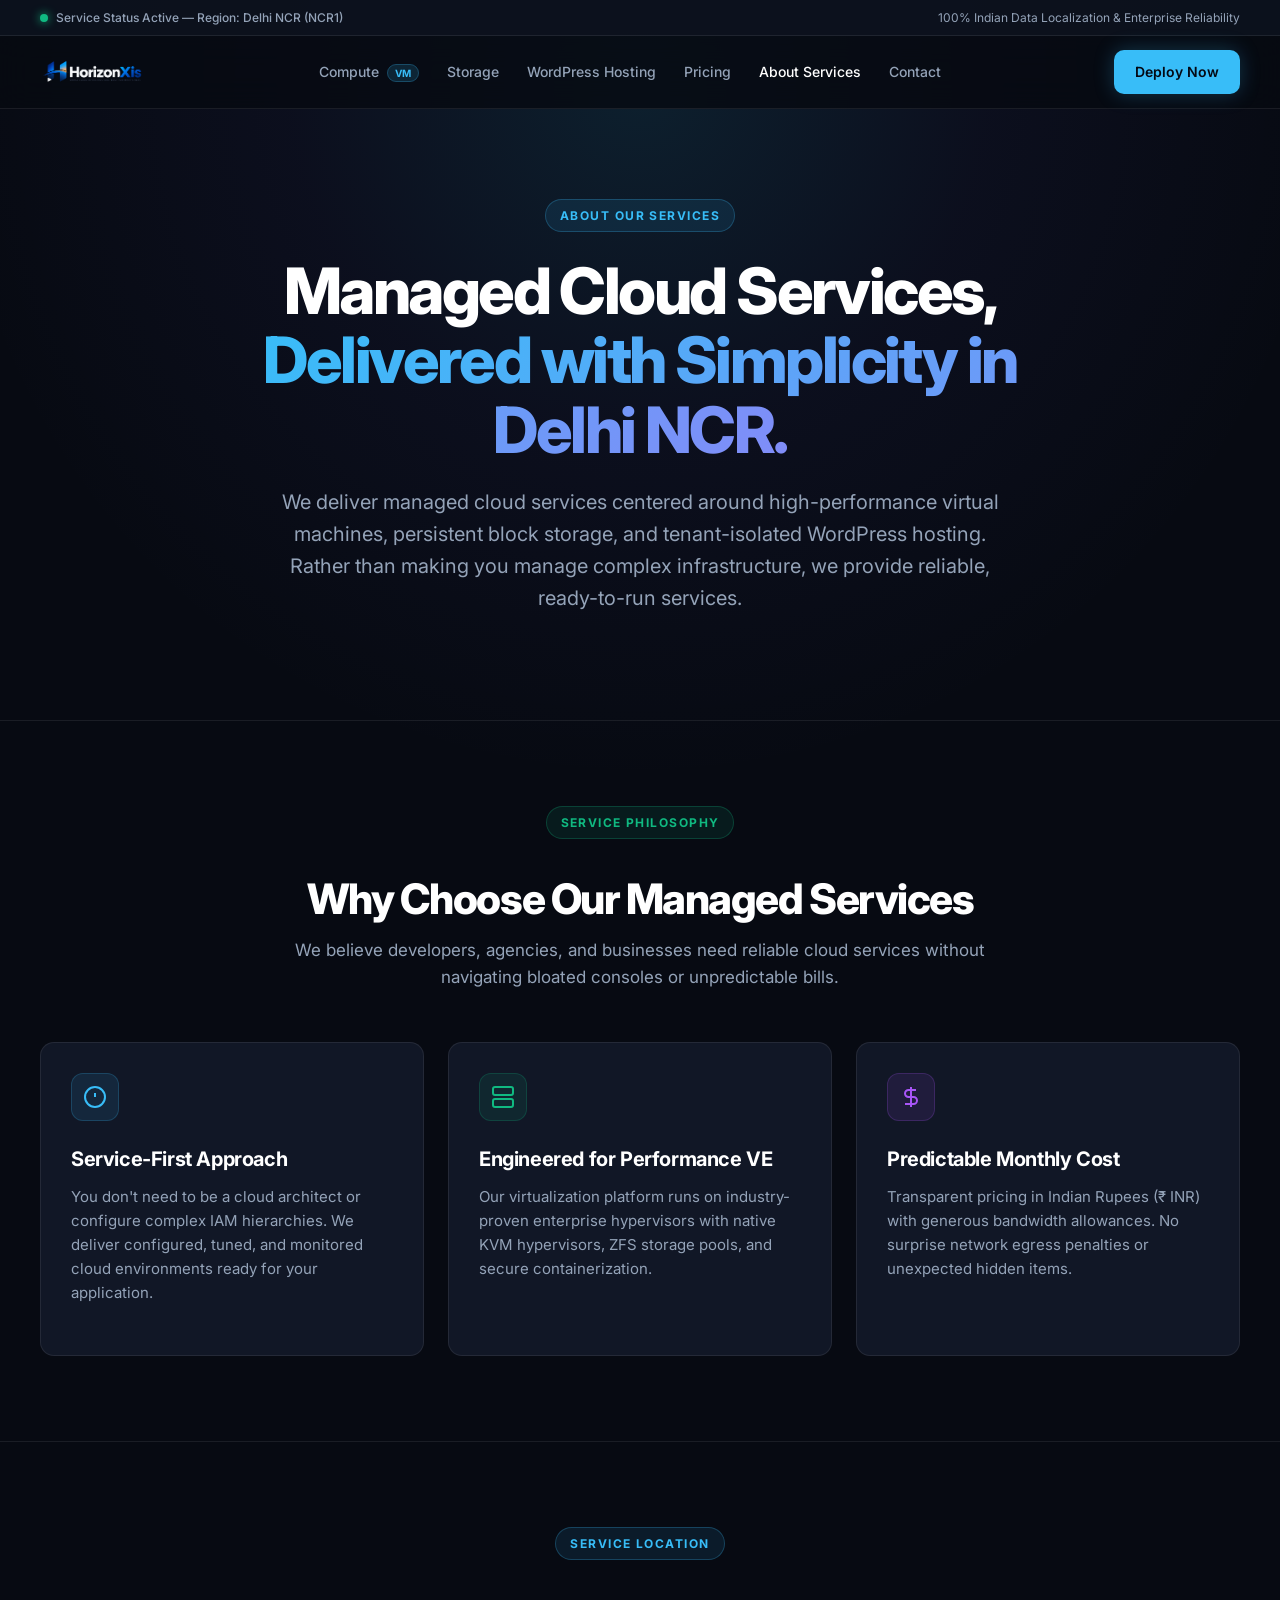
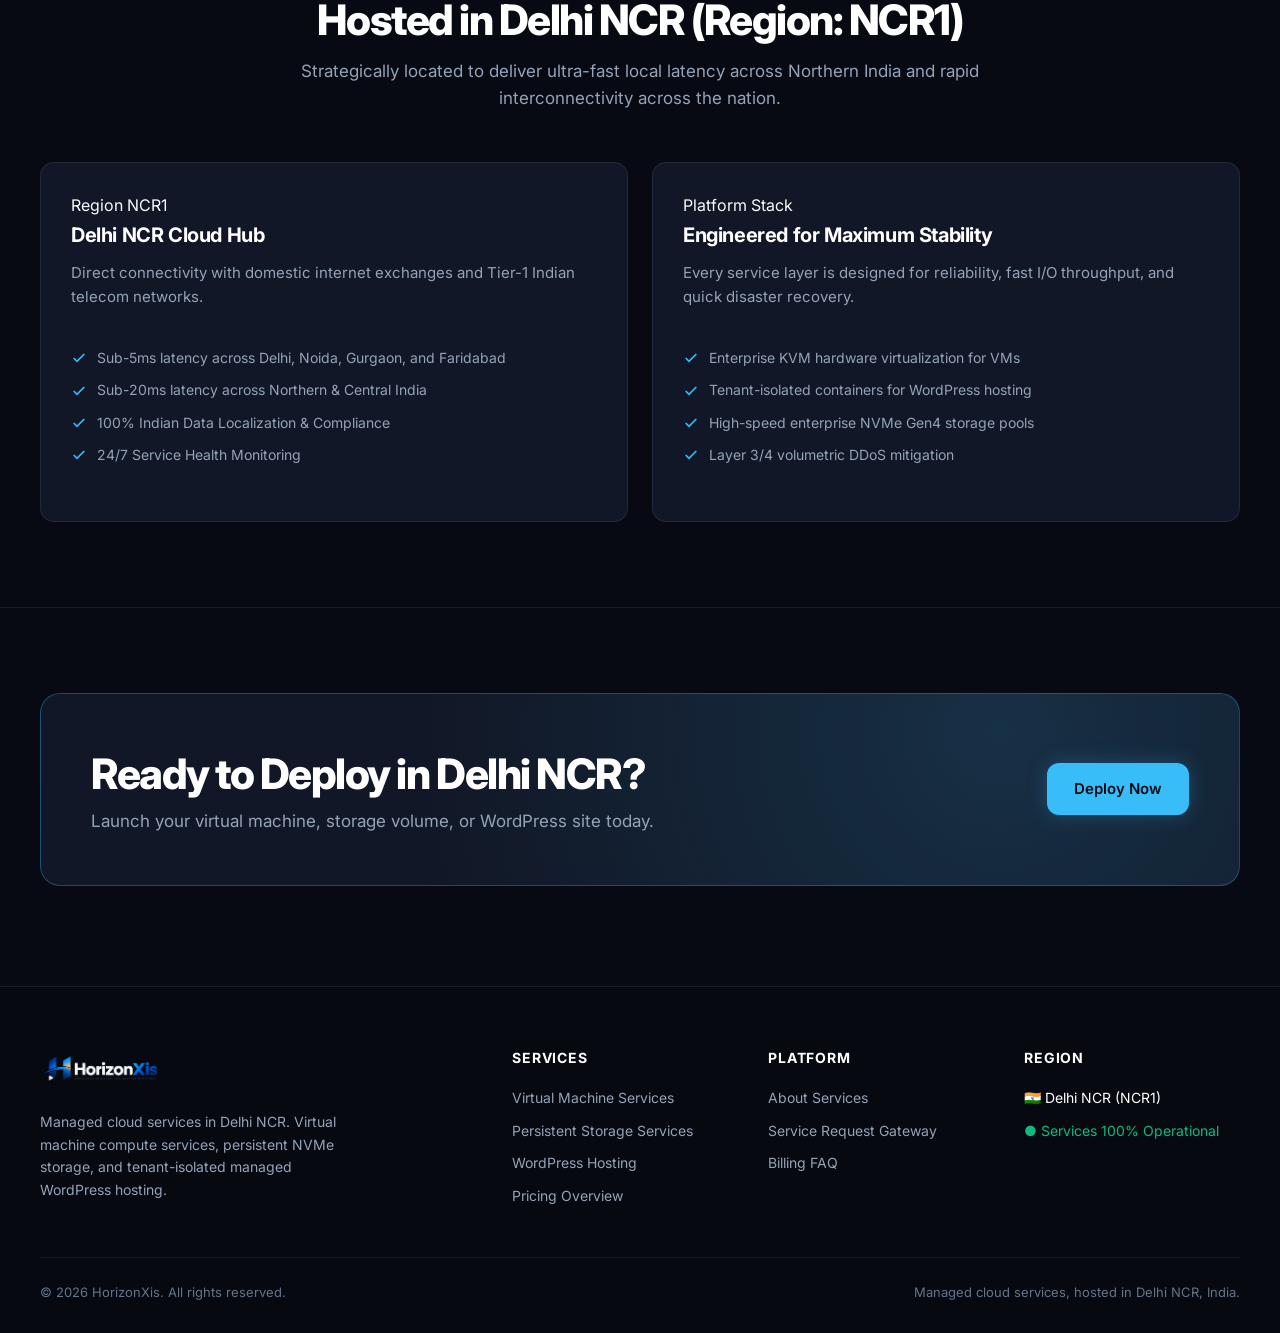
==== about.html @ b936d329 "deploy: HorizonXis/web@c514279158ada43b96e37f50cdaa51960f156538" ====
<!doctype html>
<html lang="en">
<head>
  <meta charset="utf-8">
  <meta name="viewport" content="width=device-width, initial-scale=1">
  <title>About Our Services | Managed Cloud Services in Delhi NCR</title>
  <meta name="description" content="Managed cloud services delivered in Delhi NCR. Powered by enterprise HorizonXis Cloud virtualization. Focused on virtual machines, persistent storage, and managed WordPress hosting.">
  <link rel="stylesheet" href="assets/css/style.css">
</head>
<body>

  <!-- Top System Status Strip -->
  <div class="status-bar">
    <div class="container status-bar-inner">
      <div class="status-pill">
        <span class="status-dot"></span>
        <span>Service Status Active — Region: Delhi NCR (NCR1)</span>
      </div>
      <div>100% Indian Data Localization & Enterprise Reliability</div>
    </div>
  </div>

  <!-- Header Navigation -->
  <header class="nav">
    <div class="container nav-inner">
      <a class="brand" href="index.html">
        <img src="assets/logo-dark-theme.png" alt="HorizonXis" class="brand-logo-img">
      </a>

      <nav class="nav-links">
        <a href="compute.html" class="nav-link">Compute <span class="nav-badge">VM</span></a>
        <a href="storage.html" class="nav-link">Storage</a>
        <a href="hosting.html" class="nav-link">WordPress Hosting</a>
        <a href="pricing.html" class="nav-link">Pricing</a>
        <a href="about.html" class="nav-link active">About Services</a>
        <a href="contact.html" class="nav-link">Contact</a>
      </nav>

      <div class="nav-actions">
        <a class="btn btn-primary" href="contact.html">Deploy Now</a>
        <button class="mobile-toggle" aria-label="Open Navigation Menu">
          <svg width="22" height="22" viewBox="0 0 24 24" fill="none" stroke="currentColor" stroke-width="2">
            <line x1="4" x2="20" y1="12" y2="12"></line>
            <line x1="4" x2="20" y1="6" y2="6"></line>
            <line x1="4" x2="20" y1="18" y2="18"></line>
          </svg>
        </button>
      </div>
    </div>
  </header>

  <!-- Mobile Drawer -->
  <div class="mobile-drawer">
    <div class="mobile-drawer-header">
      <a class="brand" href="index.html">
        <img src="assets/logo-dark-theme.png" alt="HorizonXis" class="brand-logo-img">
      </a>
      <button class="mobile-drawer-close" aria-label="Close menu">
        <svg width="24" height="24" viewBox="0 0 24 24" fill="none" stroke="currentColor" stroke-width="2">
          <line x1="18" y1="6" x2="6" y2="18"></line>
          <line x1="6" y1="6" x2="18" y2="18"></line>
        </svg>
      </button>
    </div>
    <div class="mobile-drawer-links">
      <a href="compute.html">Virtual Machine Services</a>
      <a href="storage.html">Persistent Storage Services</a>
      <a href="hosting.html">Managed WordPress Hosting</a>
      <a href="pricing.html">Pricing Overview</a>
      <a href="about.html" style="color:#fff;">About Services</a>
      <a href="contact.html">Deploy / Contact</a>
    </div>
    <div style="margin-top:auto;">
      <a class="btn btn-primary" style="width:100%;" href="contact.html">Deploy Now</a>
    </div>
  </div>
  <div class="drawer-backdrop"></div>

  <main>
    <!-- Hero -->
    <section class="hero">
      <div class="container hero-content">
        <div class="eyebrow">About Our Services</div>
        <h1>Managed Cloud Services, <span class="gradient-text">Delivered with Simplicity in Delhi NCR.</span></h1>
        <p class="hero-desc">We deliver managed cloud services centered around high-performance virtual machines, persistent block storage, and tenant-isolated WordPress hosting. Rather than making you manage complex infrastructure, we provide reliable, ready-to-run services.</p>
      </div>
    </section>

    <!-- Core Principles -->
    <section class="section">
      <div class="container">
        <div class="section-head">
          <div class="eyebrow eyebrow-emerald">Service Philosophy</div>
          <h2>Why Choose Our Managed Services</h2>
          <p class="section-sub">We believe developers, agencies, and businesses need reliable cloud services without navigating bloated consoles or unpredictable bills.</p>
        </div>

        <div class="grid-3">
          <div class="card">
            <div class="card-icon">
              <svg width="24" height="24" viewBox="0 0 24 24" fill="none" stroke="currentColor" stroke-width="2">
                <circle cx="12" cy="12" r="10"></circle>
                <line x1="12" y1="8" x2="12" y2="12"></line>
                <line x1="12" y1="16" x2="12.01" y2="16"></line>
              </svg>
            </div>
            <h3>Service-First Approach</h3>
            <p>You don't need to be a cloud architect or configure complex IAM hierarchies. We deliver configured, tuned, and monitored cloud environments ready for your application.</p>
          </div>

          <div class="card">
            <div class="card-icon emerald">
              <svg width="24" height="24" viewBox="0 0 24 24" fill="none" stroke="currentColor" stroke-width="2">
                <rect x="2" y="2" width="20" height="8" rx="2" ry="2"></rect>
                <rect x="2" y="14" width="20" height="8" rx="2" ry="2"></rect>
                <line x1="6" y1="6" x2="6.01" y2="6"></line>
                <line x1="6" y1="18" x2="6.01" y2="18"></line>
              </svg>
            </div>
            <h3>Engineered for Performance VE</h3>
            <p>Our virtualization platform runs on industry-proven enterprise hypervisors with native KVM hypervisors, ZFS storage pools, and secure containerization.</p>
          </div>

          <div class="card">
            <div class="card-icon violet">
              <svg width="24" height="24" viewBox="0 0 24 24" fill="none" stroke="currentColor" stroke-width="2">
                <path d="M12 2v20"></path>
                <path d="M17 5H9.5a3.5 3.5 0 0 0 0 7h5a3.5 3.5 0 0 1 0 7H6"></path>
              </svg>
            </div>
            <h3>Predictable Monthly Cost</h3>
            <p>Transparent pricing in Indian Rupees (₹ INR) with generous bandwidth allowances. No surprise network egress penalties or unexpected hidden items.</p>
          </div>
        </div>
      </div>
    </section>

    <!-- Region NCR1 Section -->
    <section class="section">
      <div class="container">
        <div class="section-head">
          <div class="eyebrow">Service Location</div>
          <h2>Hosted in Delhi NCR (Region: NCR1)</h2>
          <p class="section-sub">Strategically located to deliver ultra-fast local latency across Northern India and rapid interconnectivity across the nation.</p>
        </div>

        <div class="grid-2">
          <div class="card">
            <span class="tag" style="align-self:flex-start;">Region NCR1</span>
            <h3>Delhi NCR Cloud Hub</h3>
            <p>Direct connectivity with domestic internet exchanges and Tier-1 Indian telecom networks.</p>
            <ul class="feature-list">
              <li><svg width="16" height="16" viewBox="0 0 24 24" fill="none" stroke="currentColor" stroke-width="2.5"><polyline points="20 6 9 17 4 12"></polyline></svg> Sub-5ms latency across Delhi, Noida, Gurgaon, and Faridabad</li>
              <li><svg width="16" height="16" viewBox="0 0 24 24" fill="none" stroke="currentColor" stroke-width="2.5"><polyline points="20 6 9 17 4 12"></polyline></svg> Sub-20ms latency across Northern & Central India</li>
              <li><svg width="16" height="16" viewBox="0 0 24 24" fill="none" stroke="currentColor" stroke-width="2.5"><polyline points="20 6 9 17 4 12"></polyline></svg> 100% Indian Data Localization & Compliance</li>
              <li><svg width="16" height="16" viewBox="0 0 24 24" fill="none" stroke="currentColor" stroke-width="2.5"><polyline points="20 6 9 17 4 12"></polyline></svg> 24/7 Service Health Monitoring</li>
            </ul>
          </div>

          <div class="card">
            <span class="tag" style="align-self:flex-start;">Platform Stack</span>
            <h3>Engineered for Maximum Stability</h3>
            <p>Every service layer is designed for reliability, fast I/O throughput, and quick disaster recovery.</p>
            <ul class="feature-list">
              <li><svg width="16" height="16" viewBox="0 0 24 24" fill="none" stroke="currentColor" stroke-width="2.5"><polyline points="20 6 9 17 4 12"></polyline></svg> Enterprise KVM hardware virtualization for VMs</li>
              <li><svg width="16" height="16" viewBox="0 0 24 24" fill="none" stroke="currentColor" stroke-width="2.5"><polyline points="20 6 9 17 4 12"></polyline></svg> Tenant-isolated containers for WordPress hosting</li>
              <li><svg width="16" height="16" viewBox="0 0 24 24" fill="none" stroke="currentColor" stroke-width="2.5"><polyline points="20 6 9 17 4 12"></polyline></svg> High-speed enterprise NVMe Gen4 storage pools</li>
              <li><svg width="16" height="16" viewBox="0 0 24 24" fill="none" stroke="currentColor" stroke-width="2.5"><polyline points="20 6 9 17 4 12"></polyline></svg> Layer 3/4 volumetric DDoS mitigation</li>
            </ul>
          </div>
        </div>
      </div>
    </section>

    <!-- CTA -->
    <section class="section" style="padding-bottom:100px;">
      <div class="container">
        <div class="cta-banner">
          <div>
            <h2>Ready to Deploy in Delhi NCR?</h2>
            <p class="section-sub">Launch your virtual machine, storage volume, or WordPress site today.</p>
          </div>
          <a class="btn btn-primary btn-lg" href="contact.html">Deploy Now</a>
        </div>
      </div>
    </section>
  </main>

  <!-- Footer -->
  <footer class="footer">
    <div class="container">
      <div class="footer-grid">
        <div class="footer-brand">
          <a class="brand" href="index.html">
            <img src="assets/logo-dark-theme.png" alt="HorizonXis" class="footer-logo-img">
          </a>
          <p>Managed cloud services in Delhi NCR. Virtual machine compute services, persistent NVMe storage, and tenant-isolated managed WordPress hosting.</p>
        </div>

        <div class="footer-col">
          <h4>Services</h4>
          <ul class="footer-links">
            <li><a href="compute.html">Virtual Machine Services</a></li>
            <li><a href="storage.html">Persistent Storage Services</a></li>
            <li><a href="hosting.html">WordPress Hosting</a></li>
            <li><a href="pricing.html">Pricing Overview</a></li>
          </ul>
        </div>

        <div class="footer-col">
          <h4>Platform</h4>
          <ul class="footer-links">
            <li><a href="about.html">About Services</a></li>
            <li><a href="contact.html">Service Request Gateway</a></li>
            <li><a href="pricing.html#faq">Billing FAQ</a></li>
          </ul>
        </div>

        <div class="footer-col">
          <h4>Region</h4>
          <ul class="footer-links">
            <li><span style="color:#fff;">🇮🇳 Delhi NCR (NCR1)</span></li>
            <li><span style="color:var(--emerald);">● Services 100% Operational</span></li>
          </ul>
        </div>
      </div>

      <div class="footer-bottom">
        <div>© 2026 HorizonXis. All rights reserved.</div>
        <div>Managed cloud services, hosted in Delhi NCR, India.</div>
      </div>
    </div>
  </footer>

  <script src="assets/js/main.js"></script>
</body>
</html>
---- assets/css/style.css ----
@import url('https://fonts.googleapis.com/css2?family=Inter:wght@300;400;500;600;700;800&family=JetBrains+Mono:wght@400;500;600&display=swap');

:root {
  --bg: #070a12;
  --bg-subtle: #0c111d;
  --panel: #111726;
  --panel-elevated: #161e31;
  --panel-border: rgba(255, 255, 255, 0.08);
  --panel-border-hover: rgba(56, 189, 248, 0.4);
  --text: #f8fafc;
  --text-muted: #94a3b8;
  --text-dim: #64748b;
  --accent: #38bdf8;
  --accent-hover: #0ea5e9;
  --accent-glow: rgba(56, 189, 248, 0.15);
  --accent-gradient: linear-gradient(135deg, #38bdf8 0%, #818cf8 100%);
  --emerald: #10b981;
  --emerald-glow: rgba(16, 185, 129, 0.15);
  --violet: #a855f7;
  --font-sans: 'Inter', -apple-system, BlinkMacSystemFont, 'Segoe UI', Roboto, sans-serif;
  --font-mono: 'JetBrains Mono', monospace;
  --max-w: 1200px;
  --radius-sm: 8px;
  --radius: 14px;
  --radius-lg: 20px;
  --transition: all 0.2s cubic-bezier(0.16, 1, 0.3, 1);
}

*, *::before, *::after {
  box-sizing: border-box;
  margin: 0;
  padding: 0;
}

html {
  scroll-behavior: smooth;
  color-scheme: dark;
}

body {
  font-family: var(--font-sans);
  background-color: var(--bg);
  color: var(--text);
  line-height: 1.6;
  -webkit-font-smoothing: antialiased;
  overflow-x: hidden;
  position: relative;
}

/* Background Atmosphere */
body::before {
  content: "";
  position: absolute;
  top: 0;
  left: 50%;
  transform: translateX(-50%);
  width: 100vw;
  height: 850px;
  background: radial-gradient(circle at 50% 10%, rgba(56, 189, 248, 0.12) 0%, rgba(99, 102, 241, 0.05) 35%, transparent 70%);
  pointer-events: none;
  z-index: -1;
}

a {
  color: inherit;
  text-decoration: none;
  transition: var(--transition);
}

/* Container */
.container {
  width: min(var(--max-w), calc(100% - 48px));
  margin: 0 auto;
}

/* Top Banner / System Status */
.status-bar {
  background: rgba(12, 17, 29, 0.95);
  border-bottom: 1px solid var(--panel-border);
  padding: 8px 0;
  font-size: 12px;
  color: var(--text-muted);
}
.status-bar-inner {
  display: flex;
  justify-content: space-between;
  align-items: center;
  gap: 16px;
}
.status-pill {
  display: inline-flex;
  align-items: center;
  gap: 8px;
  font-weight: 500;
}
.status-dot {
  width: 8px;
  height: 8px;
  border-radius: 50%;
  background: var(--emerald);
  box-shadow: 0 0 10px var(--emerald);
  animation: pulse 2.5s infinite;
}
@keyframes pulse {
  0%, 100% { opacity: 1; transform: scale(1); }
  50% { opacity: 0.6; transform: scale(0.9); }
}

/* Navigation */
.nav {
  position: sticky;
  top: 0;
  z-index: 50;
  background: rgba(7, 10, 18, 0.82);
  backdrop-filter: blur(16px);
  -webkit-backdrop-filter: blur(16px);
  border-bottom: 1px solid var(--panel-border);
}
.nav-inner {
  height: 72px;
  display: flex;
  align-items: center;
  justify-content: space-between;
  gap: 24px;
}
.brand {
  display: inline-flex;
  align-items: center;
  gap: 10px;
  font-size: 20px;
  font-weight: 800;
  letter-spacing: -0.03em;
  color: #fff;
}
.brand-logo-img {
  height: 38px;
  width: auto;
  max-width: 175px;
  object-fit: contain;
  display: block;
}
.footer-logo-img {
  height: 44px;
  width: auto;
  max-width: 200px;
  object-fit: contain;
  display: block;
}
.brand-icon {
  width: 34px;
  height: 34px;
  background: var(--accent-gradient);
  border-radius: 10px;
  display: flex;
  align-items: center;
  justify-content: center;
  color: #070a12;
  box-shadow: 0 0 20px rgba(56, 189, 248, 0.3);
}
.brand-name span {
  color: var(--accent);
}

.nav-links {
  display: flex;
  align-items: center;
  gap: 28px;
  font-size: 14px;
  font-weight: 500;
  color: var(--text-muted);
}
.nav-links a:hover,
.nav-links a.active {
  color: #fff;
}
.nav-badge {
  font-size: 10px;
  font-weight: 700;
  text-transform: uppercase;
  background: rgba(56, 189, 248, 0.15);
  color: var(--accent);
  padding: 2px 7px;
  border-radius: 99px;
  margin-left: 4px;
  border: 1px solid rgba(56, 189, 248, 0.25);
}

.nav-actions {
  display: flex;
  align-items: center;
  gap: 14px;
}

/* Mobile Toggle */
.mobile-toggle {
  display: none;
  background: none;
  border: 1px solid var(--panel-border);
  color: var(--text);
  padding: 8px;
  border-radius: var(--radius-sm);
  cursor: pointer;
}
.mobile-toggle svg {
  display: block;
}

/* Mobile Drawer */
.mobile-drawer {
  position: fixed;
  top: 0;
  right: -100%;
  width: min(320px, 85vw);
  height: 100vh;
  background: #0d1322;
  border-left: 1px solid var(--panel-border);
  z-index: 100;
  padding: 24px;
  display: flex;
  flex-direction: column;
  gap: 24px;
  transition: right 0.3s cubic-bezier(0.16, 1, 0.3, 1);
  box-shadow: -10px 0 30px rgba(0, 0, 0, 0.6);
}
.mobile-drawer.open {
  right: 0;
}
.mobile-drawer-header {
  display: flex;
  justify-content: space-between;
  align-items: center;
}
.mobile-drawer-close {
  background: none;
  border: none;
  color: var(--text-muted);
  cursor: pointer;
  padding: 6px;
}
.mobile-drawer-links {
  display: flex;
  flex-direction: column;
  gap: 18px;
  font-size: 16px;
  font-weight: 500;
}
.mobile-drawer-links a {
  padding: 8px 0;
  border-bottom: 1px solid rgba(255, 255, 255, 0.05);
}
.drawer-backdrop {
  position: fixed;
  inset: 0;
  background: rgba(0, 0, 0, 0.65);
  backdrop-filter: blur(4px);
  z-index: 90;
  opacity: 0;
  pointer-events: none;
  transition: opacity 0.3s ease;
}
.drawer-backdrop.active {
  opacity: 1;
  pointer-events: auto;
}

/* Buttons */
.btn {
  display: inline-flex;
  align-items: center;
  justify-content: center;
  gap: 8px;
  padding: 10px 20px;
  font-size: 14px;
  font-weight: 600;
  border-radius: 10px;
  cursor: pointer;
  transition: var(--transition);
  border: 1px solid transparent;
  white-space: nowrap;
}
.btn-primary {
  background: var(--accent);
  color: #040914;
  box-shadow: 0 0 20px rgba(56, 189, 248, 0.25);
}
.btn-primary:hover {
  background: #7dd3fc;
  box-shadow: 0 0 25px rgba(56, 189, 248, 0.45);
  transform: translateY(-1px);
}
.btn-secondary {
  background: var(--panel-elevated);
  border-color: var(--panel-border);
  color: var(--text);
}
.btn-secondary:hover {
  border-color: rgba(255, 255, 255, 0.2);
  background: #1c273e;
  transform: translateY(-1px);
}
.btn-outline {
  background: transparent;
  border-color: var(--panel-border);
  color: var(--text-muted);
}
.btn-outline:hover {
  border-color: var(--accent);
  color: #fff;
}
.btn-sm {
  padding: 7px 14px;
  font-size: 13px;
  border-radius: var(--radius-sm);
}
.btn-lg {
  padding: 13px 26px;
  font-size: 15px;
  border-radius: 12px;
}

/* Hero Section */
.hero {
  padding: 90px 0 70px;
  position: relative;
  text-align: center;
}
.hero-content {
  max-width: 860px;
  margin: 0 auto;
}
.eyebrow {
  display: inline-flex;
  align-items: center;
  gap: 8px;
  font-size: 12px;
  font-weight: 700;
  text-transform: uppercase;
  letter-spacing: 0.12em;
  color: var(--accent);
  background: rgba(56, 189, 248, 0.1);
  padding: 6px 14px;
  border-radius: 99px;
  border: 1px solid rgba(56, 189, 248, 0.25);
  margin-bottom: 24px;
}
.eyebrow-emerald {
  color: var(--emerald);
  background: rgba(16, 185, 129, 0.1);
  border-color: rgba(16, 185, 129, 0.25);
}
h1 {
  font-size: clamp(38px, 6vw, 64px);
  font-weight: 800;
  line-height: 1.08;
  letter-spacing: -0.04em;
  margin-bottom: 22px;
  color: #fff;
}
.gradient-text {
  background: var(--accent-gradient);
  -webkit-background-clip: text;
  -webkit-text-fill-color: transparent;
}
.hero-desc {
  font-size: clamp(17px, 2.5vw, 20px);
  color: var(--text-muted);
  max-width: 720px;
  margin: 0 auto 36px;
  line-height: 1.6;
}
.hero-actions {
  display: flex;
  align-items: center;
  justify-content: center;
  gap: 16px;
  flex-wrap: wrap;
  margin-bottom: 48px;
}

/* Metrics / Trust Bar */
.metrics-strip {
  display: grid;
  grid-template-columns: repeat(4, 1fr);
  gap: 16px;
  background: rgba(17, 23, 38, 0.7);
  backdrop-filter: blur(12px);
  border: 1px solid var(--panel-border);
  border-radius: var(--radius-lg);
  padding: 24px;
  max-width: 1040px;
  margin: 0 auto 40px;
}
.metric-item {
  display: flex;
  flex-direction: column;
  gap: 4px;
  text-align: left;
  border-left: 2px solid var(--panel-border);
  padding-left: 18px;
}
.metric-item:first-child {
  border-left: none;
  padding-left: 0;
}
.metric-val {
  font-size: 28px;
  font-weight: 800;
  color: #fff;
  letter-spacing: -0.03em;
  font-family: var(--font-mono);
}
.metric-label {
  font-size: 13px;
  color: var(--text-muted);
}

/* Sections */
.section {
  padding: 85px 0;
  border-top: 1px solid var(--panel-border);
  position: relative;
}
.section-head {
  text-align: center;
  max-width: 720px;
  margin: 0 auto 50px;
}
.section-head.left {
  text-align: left;
  margin: 0 0 40px;
}
h2 {
  font-size: clamp(28px, 4vw, 42px);
  font-weight: 800;
  letter-spacing: -0.035em;
  line-height: 1.15;
  margin: 12px 0 14px;
  color: #fff;
}
h3 {
  font-size: 20px;
  font-weight: 700;
  letter-spacing: -0.02em;
  margin-bottom: 10px;
  color: #fff;
}
.section-sub {
  font-size: 17px;
  color: var(--text-muted);
}

/* Grids & Cards */
.grid-3 {
  display: grid;
  grid-template-columns: repeat(3, 1fr);
  gap: 24px;
}
.grid-2 {
  display: grid;
  grid-template-columns: repeat(2, 1fr);
  gap: 24px;
}
.grid-4 {
  display: grid;
  grid-template-columns: repeat(4, 1fr);
  gap: 20px;
}

.card {
  background: var(--panel);
  border: 1px solid var(--panel-border);
  border-radius: var(--radius);
  padding: 30px;
  position: relative;
  transition: var(--transition);
  display: flex;
  flex-direction: column;
}
.card:hover {
  border-color: var(--panel-border-hover);
  background: var(--panel-elevated);
  transform: translateY(-3px);
  box-shadow: 0 16px 36px rgba(0, 0, 0, 0.4);
}
.card-icon {
  width: 48px;
  height: 48px;
  border-radius: 12px;
  background: rgba(56, 189, 248, 0.1);
  border: 1px solid rgba(56, 189, 248, 0.2);
  color: var(--accent);
  display: flex;
  align-items: center;
  justify-content: center;
  margin-bottom: 22px;
}
.card-icon.emerald {
  background: rgba(16, 185, 129, 0.1);
  border-color: rgba(16, 185, 129, 0.2);
  color: var(--emerald);
}
.card-icon.violet {
  background: rgba(168, 85, 247, 0.1);
  border-color: rgba(168, 85, 247, 0.2);
  color: var(--violet);
}
.card p {
  color: var(--text-muted);
  font-size: 15px;
  line-height: 1.6;
  margin-bottom: 20px;
}
.card-footer {
  margin-top: auto;
  padding-top: 18px;
  border-top: 1px solid rgba(255, 255, 255, 0.06);
  display: flex;
  align-items: center;
  justify-content: space-between;
}

/* Feature List */
.feature-list {
  list-style: none;
  margin: 18px 0 24px;
  display: flex;
  flex-direction: column;
  gap: 10px;
}
.feature-list li {
  display: flex;
  align-items: center;
  gap: 10px;
  font-size: 14px;
  color: var(--text-muted);
}
.feature-list li svg {
  color: var(--accent);
  flex-shrink: 0;
}

/* Pricing Card Styles */
.price-card {
  position: relative;
  background: var(--panel);
  border: 1px solid var(--panel-border);
  border-radius: var(--radius-lg);
  padding: 34px;
  display: flex;
  flex-direction: column;
  transition: var(--transition);
}
.price-card.featured {
  background: linear-gradient(180deg, #162038 0%, #101627 100%);
  border-color: rgba(56, 189, 248, 0.5);
  box-shadow: 0 0 35px rgba(56, 189, 248, 0.15);
  transform: scale(1.02);
}
.price-card:hover {
  border-color: var(--panel-border-hover);
  transform: translateY(-4px);
}
.badge-popular {
  position: absolute;
  top: -13px;
  right: 28px;
  background: var(--accent-gradient);
  color: #070a12;
  font-size: 11px;
  font-weight: 800;
  text-transform: uppercase;
  letter-spacing: 0.08em;
  padding: 4px 12px;
  border-radius: 99px;
  box-shadow: 0 4px 12px rgba(56, 189, 248, 0.35);
}
.price-val {
  font-size: 38px;
  font-weight: 800;
  color: #fff;
  letter-spacing: -0.04em;
  margin: 18px 0 6px;
  display: flex;
  align-items: baseline;
  gap: 4px;
}
.price-val small {
  font-size: 14px;
  font-weight: 500;
  color: var(--text-muted);
}
.price-hourly {
  font-size: 13px;
  font-family: var(--font-mono);
  color: var(--accent);
  margin-bottom: 20px;
}

/* Interactive Configurator Component */
.configurator-wrapper {
  background: linear-gradient(180deg, #0e1629 0%, #090e1b 100%);
  border: 1px solid rgba(56, 189, 248, 0.25);
  border-radius: var(--radius-lg);
  padding: 40px;
  box-shadow: 0 20px 50px rgba(0, 0, 0, 0.5);
  position: relative;
  overflow: hidden;
}
.configurator-wrapper::after {
  content: "";
  position: absolute;
  top: -60px;
  right: -60px;
  width: 250px;
  height: 250px;
  background: radial-gradient(circle, rgba(56, 189, 248, 0.12) 0%, transparent 70%);
  pointer-events: none;
}
.configurator-grid {
  display: grid;
  grid-template-columns: 1.4fr 1fr;
  gap: 40px;
  align-items: center;
}
.slider-group {
  margin-bottom: 26px;
}
.slider-header {
  display: flex;
  justify-content: space-between;
  align-items: center;
  margin-bottom: 12px;
  font-size: 14px;
  font-weight: 600;
  color: #e2e8f0;
}
.slider-value-badge {
  font-family: var(--font-mono);
  font-size: 14px;
  color: var(--accent);
  background: rgba(56, 189, 248, 0.1);
  border: 1px solid rgba(56, 189, 248, 0.2);
  padding: 3px 10px;
  border-radius: 6px;
}
.custom-range {
  width: 100%;
  height: 6px;
  border-radius: 99px;
  background: #1c273e;
  outline: none;
  -webkit-appearance: none;
  cursor: pointer;
}
.custom-range::-webkit-slider-thumb {
  -webkit-appearance: none;
  appearance: none;
  width: 20px;
  height: 20px;
  border-radius: 50%;
  background: var(--accent);
  cursor: pointer;
  box-shadow: 0 0 12px var(--accent);
  border: 2px solid #fff;
  transition: transform 0.15s ease;
}
.custom-range::-webkit-slider-thumb:hover {
  transform: scale(1.15);
}

.os-selector-grid {
  display: grid;
  grid-template-columns: repeat(4, 1fr);
  gap: 10px;
  margin-top: 10px;
}
.os-btn {
  background: #151d30;
  border: 1px solid var(--panel-border);
  color: var(--text-muted);
  border-radius: var(--radius-sm);
  padding: 10px 8px;
  font-size: 12px;
  font-weight: 600;
  cursor: pointer;
  transition: var(--transition);
  text-align: center;
}
.os-btn:hover,
.os-btn.active {
  background: rgba(56, 189, 248, 0.15);
  border-color: var(--accent);
  color: #fff;
}

.config-summary-card {
  background: var(--panel-elevated);
  border: 1px solid var(--panel-border);
  border-radius: var(--radius);
  padding: 32px;
  text-align: center;
  display: flex;
  flex-direction: column;
  gap: 18px;
}
.config-summary-title {
  font-size: 13px;
  font-weight: 700;
  text-transform: uppercase;
  letter-spacing: 0.08em;
  color: var(--text-muted);
}
.config-summary-price {
  font-size: 46px;
  font-weight: 800;
  color: #fff;
  letter-spacing: -0.04em;
  line-height: 1;
}
.config-summary-price small {
  font-size: 16px;
  color: var(--text-muted);
  font-weight: 500;
}
.config-spec-pills {
  display: flex;
  flex-wrap: wrap;
  gap: 8px;
  justify-content: center;
  font-family: var(--font-mono);
  font-size: 13px;
  color: var(--text);
}
.config-pill {
  background: rgba(255, 255, 255, 0.05);
  padding: 4px 10px;
  border-radius: 6px;
  border: 1px solid rgba(255, 255, 255, 0.08);
}

/* FAQ Accordion */
.faq-grid {
  max-width: 820px;
  margin: 0 auto;
  display: flex;
  flex-direction: column;
  gap: 14px;
}
.faq-item {
  background: var(--panel);
  border: 1px solid var(--panel-border);
  border-radius: var(--radius);
  overflow: hidden;
  transition: var(--transition);
}
.faq-item:hover {
  border-color: rgba(255, 255, 255, 0.15);
}
.faq-question {
  width: 100%;
  text-align: left;
  background: none;
  border: none;
  padding: 20px 24px;
  font-size: 16px;
  font-weight: 600;
  color: #fff;
  cursor: pointer;
  display: flex;
  justify-content: space-between;
  align-items: center;
  gap: 16px;
}
.faq-chevron {
  transition: transform 0.25s ease;
  color: var(--text-muted);
  flex-shrink: 0;
}
.faq-item.active .faq-chevron {
  transform: rotate(180deg);
  color: var(--accent);
}
.faq-answer {
  max-height: 0;
  overflow: hidden;
  transition: max-height 0.3s cubic-bezier(0.16, 1, 0.3, 1), padding 0.3s ease;
  color: var(--text-muted);
  font-size: 15px;
  line-height: 1.6;
  padding: 0 24px;
}
.faq-item.active .faq-answer {
  padding: 0 24px 22px;
}

/* CTA Banner */
.cta-banner {
  background: radial-gradient(circle at 80% 20%, rgba(56, 189, 248, 0.15) 0%, transparent 60%), #111726;
  border: 1px solid rgba(56, 189, 248, 0.3);
  border-radius: var(--radius-lg);
  padding: 50px;
  display: flex;
  justify-content: space-between;
  align-items: center;
  gap: 30px;
  flex-wrap: wrap;
}
.cta-banner h2 {
  margin: 6px 0 10px;
}

/* Form Styles */
.form-card {
  background: var(--panel);
  border: 1px solid var(--panel-border);
  border-radius: var(--radius-lg);
  padding: 40px;
  max-width: 760px;
  margin: 0 auto;
}
.form-grid {
  display: grid;
  grid-template-columns: repeat(2, 1fr);
  gap: 20px;
}
.form-group {
  display: flex;
  flex-direction: column;
  gap: 8px;
}
.form-group.full {
  grid-column: span 2;
}
label {
  font-size: 13px;
  font-weight: 600;
  color: #cbd5e1;
}
input, textarea, select {
  width: 100%;
  padding: 12px 16px;
  border-radius: 10px;
  border: 1px solid var(--panel-border);
  background: #090e1b;
  color: var(--text);
  font-family: inherit;
  font-size: 14px;
  transition: var(--transition);
}
input:focus, textarea:focus, select:focus {
  outline: none;
  border-color: var(--accent);
  box-shadow: 0 0 0 3px rgba(56, 189, 248, 0.15);
}
textarea {
  min-height: 120px;
  resize: vertical;
}
.selected-spec-box {
  background: rgba(56, 189, 248, 0.08);
  border: 1px solid rgba(56, 189, 248, 0.25);
  border-radius: 10px;
  padding: 14px 18px;
  margin-bottom: 24px;
  display: flex;
  justify-content: space-between;
  align-items: center;
  gap: 16px;
  flex-wrap: wrap;
}
.spec-box-label {
  font-size: 13px;
  color: var(--accent);
  font-weight: 700;
  text-transform: uppercase;
  letter-spacing: 0.05em;
}
.spec-box-detail {
  font-family: var(--font-mono);
  font-size: 14px;
  color: #fff;
}

/* Toast Notification */
.toast {
  position: fixed;
  bottom: 24px;
  right: 24px;
  background: #111a2e;
  border: 1px solid var(--accent);
  color: #fff;
  padding: 14px 22px;
  border-radius: var(--radius);
  font-size: 14px;
  font-weight: 600;
  box-shadow: 0 10px 30px rgba(0, 0, 0, 0.6);
  z-index: 200;
  transform: translateY(100px);
  opacity: 0;
  transition: all 0.3s cubic-bezier(0.16, 1, 0.3, 1);
  display: flex;
  align-items: center;
  gap: 10px;
}
.toast.show {
  transform: translateY(0);
  opacity: 1;
}

/* Footer */
.footer {
  border-top: 1px solid var(--panel-border);
  padding: 60px 0 30px;
  background: #060910;
  color: var(--text-muted);
  font-size: 14px;
}
.footer-grid {
  display: grid;
  grid-template-columns: 2fr 1fr 1fr 1fr;
  gap: 40px;
  margin-bottom: 50px;
}
.footer-brand p {
  margin-top: 14px;
  max-width: 320px;
  line-height: 1.6;
}
.footer-col h4 {
  color: #fff;
  font-size: 14px;
  font-weight: 700;
  margin-bottom: 18px;
  text-transform: uppercase;
  letter-spacing: 0.06em;
}
.footer-links {
  list-style: none;
  display: flex;
  flex-direction: column;
  gap: 10px;
}
.footer-links a:hover {
  color: #fff;
}
.footer-bottom {
  border-top: 1px solid rgba(255, 255, 255, 0.06);
  padding-top: 24px;
  display: flex;
  justify-content: space-between;
  align-items: center;
  gap: 16px;
  flex-wrap: wrap;
  font-size: 13px;
  color: var(--text-dim);
}

/* Responsive Media Queries */
@media (max-width: 1024px) {
  .grid-3 {
    grid-template-columns: repeat(2, 1fr);
  }
  .configurator-grid {
    grid-template-columns: 1fr;
  }
  .metrics-strip {
    grid-template-columns: repeat(2, 1fr);
  }
  .metric-item:nth-child(3) {
    border-left: none;
    padding-left: 0;
  }
  .footer-grid {
    grid-template-columns: 1fr 1fr;
  }
}

@media (max-width: 768px) {
  .nav-links, .nav-actions .btn {
    display: none;
  }
  .mobile-toggle {
    display: block;
  }
  .grid-3, .grid-2, .grid-4 {
    grid-template-columns: 1fr;
  }
  .price-card.featured {
    transform: none;
  }
  .metrics-strip {
    grid-template-columns: 1fr;
  }
  .metric-item {
    border-left: none;
    padding-left: 0;
    border-bottom: 1px solid var(--panel-border);
    padding-bottom: 12px;
  }
  .metric-item:last-child {
    border-bottom: none;
  }
  .form-grid {
    grid-template-columns: 1fr;
  }
  .form-group.full {
    grid-column: span 1;
  }
  .cta-banner {
    padding: 30px;
    flex-direction: column;
    align-items: flex-start;
  }
  .footer-grid {
    grid-template-columns: 1fr;
  }
  .configurator-wrapper {
    padding: 24px;
  }
}
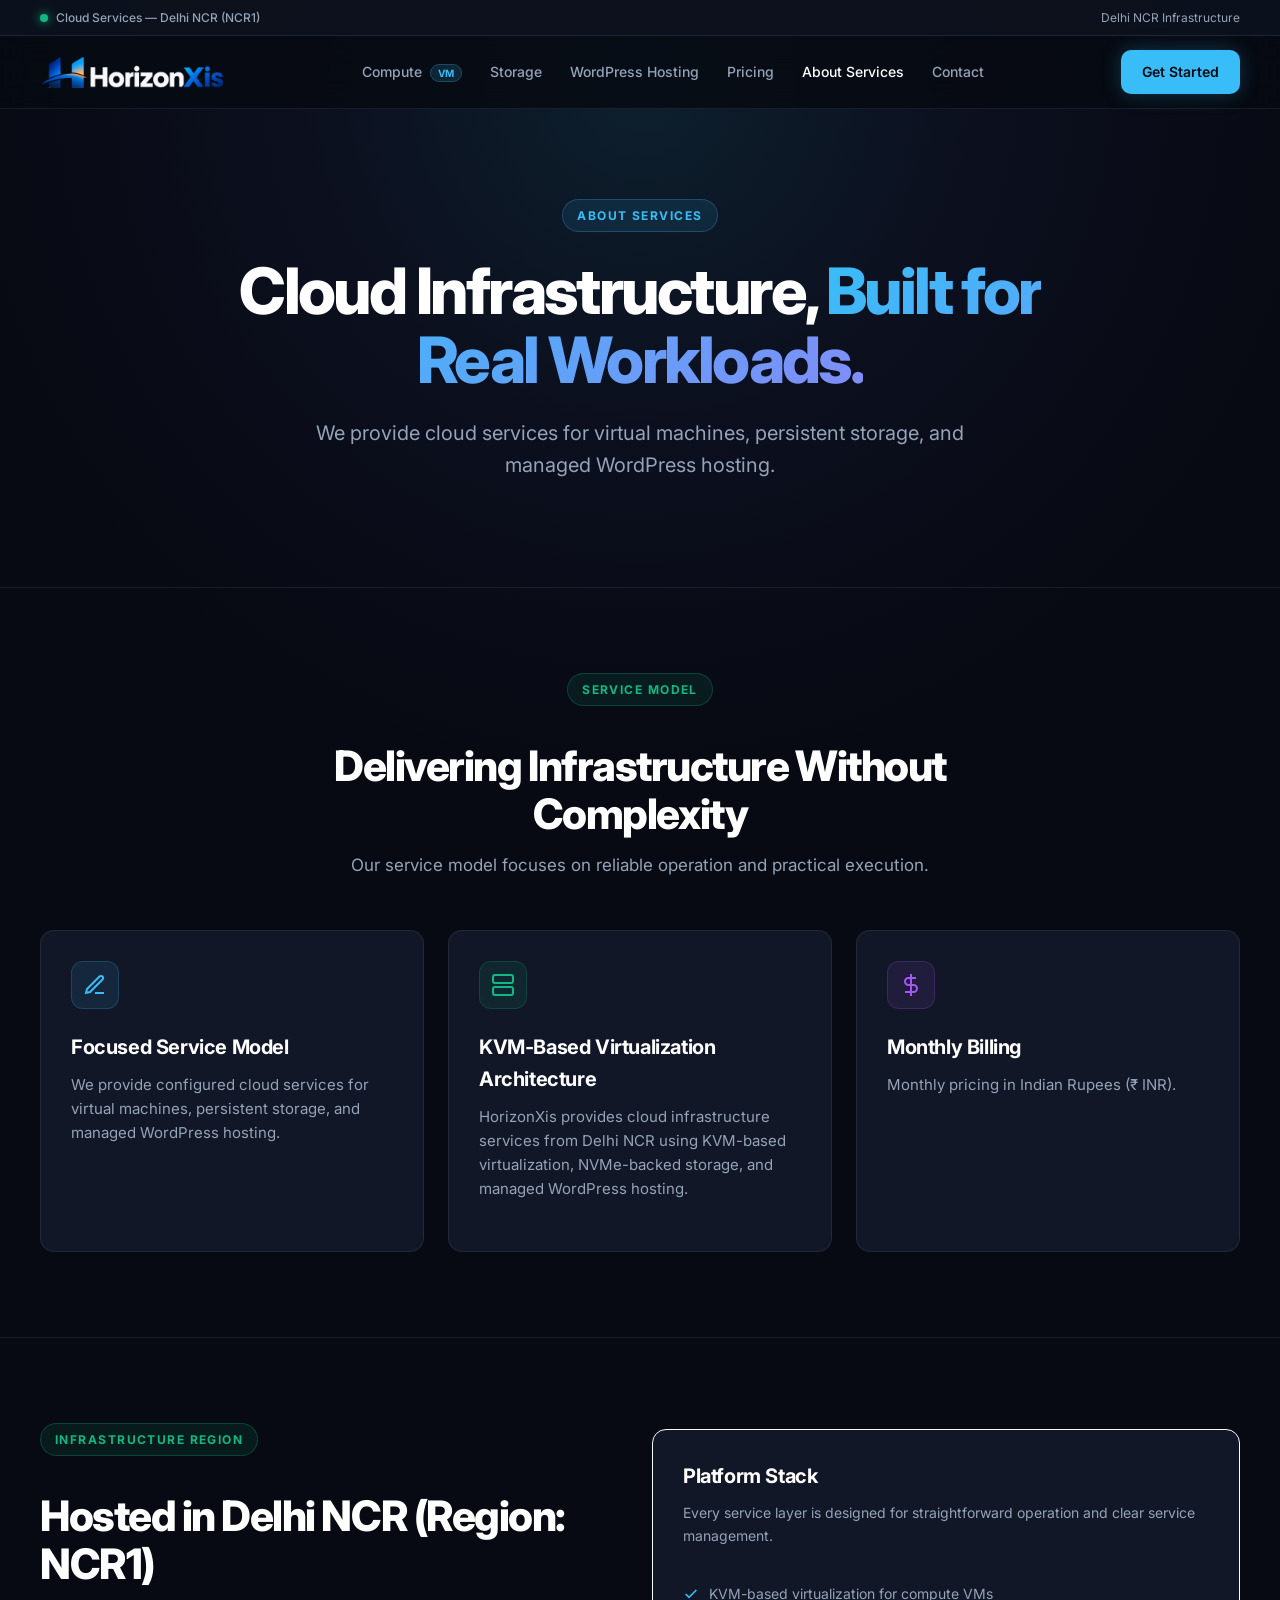
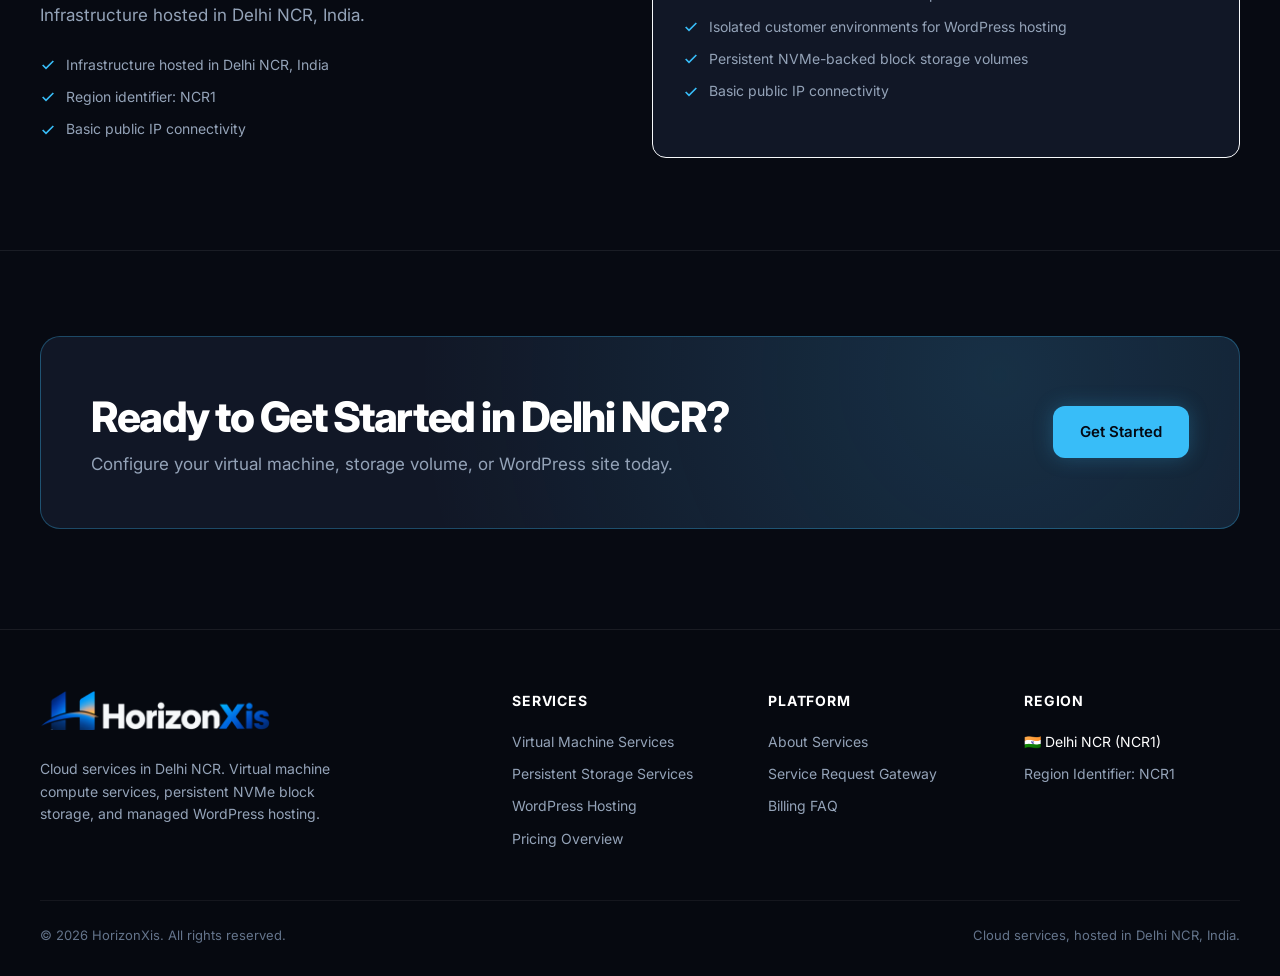
==== commit a127cfee: "Deploy website from web" ====
--- a/about.html
+++ b/about.html
@@ -3,8 +3,8 @@
 <head>
   <meta charset="utf-8">
   <meta name="viewport" content="width=device-width, initial-scale=1">
-  <title>About Our Services | Managed Cloud Services in Delhi NCR</title>
-  <meta name="description" content="Managed cloud services delivered in Delhi NCR. Powered by enterprise HorizonXis Cloud virtualization. Focused on virtual machines, persistent storage, and managed WordPress hosting.">
+  <title>About Our Services | Cloud Services in Delhi NCR</title>
+  <meta name="description" content="Cloud services delivered in Delhi NCR. Powered by KVM-based virtualization. Focused on virtual machines, persistent block storage, and managed WordPress hosting.">
   <link rel="stylesheet" href="assets/css/style.css">
 </head>
 <body>
@@ -14,9 +14,9 @@
     <div class="container status-bar-inner">
       <div class="status-pill">
         <span class="status-dot"></span>
-        <span>Service Status Active — Region: Delhi NCR (NCR1)</span>
-      </div>
-      <div>100% Indian Data Localization & Enterprise Reliability</div>
+        <span>Cloud Services — Delhi NCR (NCR1)</span>
+      </div>
+      <div>Delhi NCR Infrastructure</div>
     </div>
   </div>
 
@@ -37,7 +37,7 @@
       </nav>
 
       <div class="nav-actions">
-        <a class="btn btn-primary" href="contact.html">Deploy Now</a>
+        <a class="btn btn-primary" href="contact.html">Get Started</a>
         <button class="mobile-toggle" aria-label="Open Navigation Menu">
           <svg width="22" height="22" viewBox="0 0 24 24" fill="none" stroke="currentColor" stroke-width="2">
             <line x1="4" x2="20" y1="12" y2="12"></line>
@@ -68,10 +68,10 @@
       <a href="hosting.html">Managed WordPress Hosting</a>
       <a href="pricing.html">Pricing Overview</a>
       <a href="about.html" style="color:#fff;">About Services</a>
-      <a href="contact.html">Deploy / Contact</a>
+      <a href="contact.html">Request / Contact</a>
     </div>
     <div style="margin-top:auto;">
-      <a class="btn btn-primary" style="width:100%;" href="contact.html">Deploy Now</a>
+      <a class="btn btn-primary" style="width:100%;" href="contact.html">Get Started</a>
     </div>
   </div>
   <div class="drawer-backdrop"></div>
@@ -80,32 +80,31 @@
     <!-- Hero -->
     <section class="hero">
       <div class="container hero-content">
-        <div class="eyebrow">About Our Services</div>
-        <h1>Managed Cloud Services, <span class="gradient-text">Delivered with Simplicity in Delhi NCR.</span></h1>
-        <p class="hero-desc">We deliver managed cloud services centered around high-performance virtual machines, persistent block storage, and tenant-isolated WordPress hosting. Rather than making you manage complex infrastructure, we provide reliable, ready-to-run services.</p>
-      </div>
-    </section>
-
-    <!-- Core Principles -->
+        <div class="eyebrow">About Services</div>
+        <h1>Cloud Infrastructure, <span class="gradient-text">Built for Real Workloads.</span></h1>
+        <p class="hero-desc">We provide cloud services for virtual machines, persistent storage, and managed WordPress hosting.</p>
+      </div>
+    </section>
+
+    <!-- Service Philosophy -->
     <section class="section">
       <div class="container">
         <div class="section-head">
-          <div class="eyebrow eyebrow-emerald">Service Philosophy</div>
-          <h2>Why Choose Our Managed Services</h2>
-          <p class="section-sub">We believe developers, agencies, and businesses need reliable cloud services without navigating bloated consoles or unpredictable bills.</p>
+          <div class="eyebrow eyebrow-emerald">Service Model</div>
+          <h2>Delivering Infrastructure Without Complexity</h2>
+          <p class="section-sub">Our service model focuses on reliable operation and practical execution.</p>
         </div>
 
         <div class="grid-3">
           <div class="card">
             <div class="card-icon">
               <svg width="24" height="24" viewBox="0 0 24 24" fill="none" stroke="currentColor" stroke-width="2">
-                <circle cx="12" cy="12" r="10"></circle>
-                <line x1="12" y1="8" x2="12" y2="12"></line>
-                <line x1="12" y1="16" x2="12.01" y2="16"></line>
+                <path d="M12 20h9"></path>
+                <path d="M16.5 3.5a2.121 2.121 0 0 1 3 3L7 19l-4 1 1-4L16.5 3.5z"></path>
               </svg>
             </div>
-            <h3>Service-First Approach</h3>
-            <p>You don't need to be a cloud architect or configure complex IAM hierarchies. We deliver configured, tuned, and monitored cloud environments ready for your application.</p>
+            <h3>Focused Service Model</h3>
+            <p>We provide configured cloud services for virtual machines, persistent storage, and managed WordPress hosting.</p>
           </div>
 
           <div class="card">
@@ -117,55 +116,47 @@
                 <line x1="6" y1="18" x2="6.01" y2="18"></line>
               </svg>
             </div>
-            <h3>Engineered for Performance VE</h3>
-            <p>Our virtualization platform runs on industry-proven enterprise hypervisors with native KVM hypervisors, ZFS storage pools, and secure containerization.</p>
+            <h3>KVM-Based Virtualization Architecture</h3>
+            <p>HorizonXis provides cloud infrastructure services from Delhi NCR using KVM-based virtualization, NVMe-backed storage, and managed WordPress hosting.</p>
           </div>
 
           <div class="card">
             <div class="card-icon violet">
               <svg width="24" height="24" viewBox="0 0 24 24" fill="none" stroke="currentColor" stroke-width="2">
-                <path d="M12 2v20"></path>
+                <line x1="12" y1="1" x2="12" y2="23"></line>
                 <path d="M17 5H9.5a3.5 3.5 0 0 0 0 7h5a3.5 3.5 0 0 1 0 7H6"></path>
               </svg>
             </div>
-            <h3>Predictable Monthly Cost</h3>
-            <p>Transparent pricing in Indian Rupees (₹ INR) with generous bandwidth allowances. No surprise network egress penalties or unexpected hidden items.</p>
-          </div>
-        </div>
-      </div>
-    </section>
-
-    <!-- Region NCR1 Section -->
+            <h3>Monthly Billing</h3>
+            <p>Monthly pricing in Indian Rupees (₹ INR).</p>
+          </div>
+        </div>
+      </div>
+    </section>
+
+    <!-- Region & Infrastructure -->
     <section class="section">
       <div class="container">
-        <div class="section-head">
-          <div class="eyebrow">Service Location</div>
-          <h2>Hosted in Delhi NCR (Region: NCR1)</h2>
-          <p class="section-sub">Strategically located to deliver ultra-fast local latency across Northern India and rapid interconnectivity across the nation.</p>
-        </div>
-
-        <div class="grid-2">
-          <div class="card">
-            <span class="tag" style="align-self:flex-start;">Region NCR1</span>
-            <h3>Delhi NCR Cloud Hub</h3>
-            <p>Direct connectivity with domestic internet exchanges and Tier-1 Indian telecom networks.</p>
+        <div class="grid-2" style="align-items:center;">
+          <div>
+            <div class="eyebrow eyebrow-emerald">Infrastructure Region</div>
+            <h2>Hosted in Delhi NCR (Region: NCR1)</h2>
+            <p class="section-sub" style="margin-bottom:24px;">Infrastructure hosted in Delhi NCR, India.</p>
             <ul class="feature-list">
-              <li><svg width="16" height="16" viewBox="0 0 24 24" fill="none" stroke="currentColor" stroke-width="2.5"><polyline points="20 6 9 17 4 12"></polyline></svg> Sub-5ms latency across Delhi, Noida, Gurgaon, and Faridabad</li>
-              <li><svg width="16" height="16" viewBox="0 0 24 24" fill="none" stroke="currentColor" stroke-width="2.5"><polyline points="20 6 9 17 4 12"></polyline></svg> Sub-20ms latency across Northern & Central India</li>
-              <li><svg width="16" height="16" viewBox="0 0 24 24" fill="none" stroke="currentColor" stroke-width="2.5"><polyline points="20 6 9 17 4 12"></polyline></svg> 100% Indian Data Localization & Compliance</li>
-              <li><svg width="16" height="16" viewBox="0 0 24 24" fill="none" stroke="currentColor" stroke-width="2.5"><polyline points="20 6 9 17 4 12"></polyline></svg> 24/7 Service Health Monitoring</li>
+              <li><svg width="16" height="16" viewBox="0 0 24 24" fill="none" stroke="currentColor" stroke-width="2.5"><polyline points="20 6 9 17 4 12"></polyline></svg> Infrastructure hosted in Delhi NCR, India</li>
+              <li><svg width="16" height="16" viewBox="0 0 24 24" fill="none" stroke="currentColor" stroke-width="2.5"><polyline points="20 6 9 17 4 12"></polyline></svg> Region identifier: NCR1</li>
+              <li><svg width="16" height="16" viewBox="0 0 24 24" fill="none" stroke="currentColor" stroke-width="2.5"><polyline points="20 6 9 17 4 12"></polyline></svg> Basic public IP connectivity</li>
             </ul>
           </div>
 
-          <div class="card">
-            <span class="tag" style="align-self:flex-start;">Platform Stack</span>
-            <h3>Engineered for Maximum Stability</h3>
-            <p>Every service layer is designed for reliability, fast I/O throughput, and quick disaster recovery.</p>
+          <div class="card" style="border-color:var(--border-accent);">
+            <h3>Platform Stack</h3>
+            <p style="color:var(--text-muted);font-size:14px;margin-bottom:18px;">Every service layer is designed for straightforward operation and clear service management.</p>
             <ul class="feature-list">
-              <li><svg width="16" height="16" viewBox="0 0 24 24" fill="none" stroke="currentColor" stroke-width="2.5"><polyline points="20 6 9 17 4 12"></polyline></svg> Enterprise KVM hardware virtualization for VMs</li>
-              <li><svg width="16" height="16" viewBox="0 0 24 24" fill="none" stroke="currentColor" stroke-width="2.5"><polyline points="20 6 9 17 4 12"></polyline></svg> Tenant-isolated containers for WordPress hosting</li>
-              <li><svg width="16" height="16" viewBox="0 0 24 24" fill="none" stroke="currentColor" stroke-width="2.5"><polyline points="20 6 9 17 4 12"></polyline></svg> High-speed enterprise NVMe Gen4 storage pools</li>
-              <li><svg width="16" height="16" viewBox="0 0 24 24" fill="none" stroke="currentColor" stroke-width="2.5"><polyline points="20 6 9 17 4 12"></polyline></svg> Layer 3/4 volumetric DDoS mitigation</li>
+              <li><svg width="16" height="16" viewBox="0 0 24 24" fill="none" stroke="currentColor" stroke-width="2.5"><polyline points="20 6 9 17 4 12"></polyline></svg> KVM-based virtualization for compute VMs</li>
+              <li><svg width="16" height="16" viewBox="0 0 24 24" fill="none" stroke="currentColor" stroke-width="2.5"><polyline points="20 6 9 17 4 12"></polyline></svg> Isolated customer environments for WordPress hosting</li>
+              <li><svg width="16" height="16" viewBox="0 0 24 24" fill="none" stroke="currentColor" stroke-width="2.5"><polyline points="20 6 9 17 4 12"></polyline></svg> Persistent NVMe-backed block storage volumes</li>
+              <li><svg width="16" height="16" viewBox="0 0 24 24" fill="none" stroke="currentColor" stroke-width="2.5"><polyline points="20 6 9 17 4 12"></polyline></svg> Basic public IP connectivity</li>
             </ul>
           </div>
         </div>
@@ -177,10 +168,10 @@
       <div class="container">
         <div class="cta-banner">
           <div>
-            <h2>Ready to Deploy in Delhi NCR?</h2>
-            <p class="section-sub">Launch your virtual machine, storage volume, or WordPress site today.</p>
-          </div>
-          <a class="btn btn-primary btn-lg" href="contact.html">Deploy Now</a>
+            <h2>Ready to Get Started in Delhi NCR?</h2>
+            <p class="section-sub">Configure your virtual machine, storage volume, or WordPress site today.</p>
+          </div>
+          <a class="btn btn-primary btn-lg" href="contact.html">Get Started</a>
         </div>
       </div>
     </section>
@@ -194,7 +185,7 @@
           <a class="brand" href="index.html">
             <img src="assets/logo-dark-theme.png" alt="HorizonXis" class="footer-logo-img">
           </a>
-          <p>Managed cloud services in Delhi NCR. Virtual machine compute services, persistent NVMe storage, and tenant-isolated managed WordPress hosting.</p>
+          <p>Cloud services in Delhi NCR. Virtual machine compute services, persistent NVMe block storage, and managed WordPress hosting.</p>
         </div>
 
         <div class="footer-col">
@@ -220,14 +211,14 @@
           <h4>Region</h4>
           <ul class="footer-links">
             <li><span style="color:#fff;">🇮🇳 Delhi NCR (NCR1)</span></li>
-            <li><span style="color:var(--emerald);">● Services 100% Operational</span></li>
+            <li><span>Region Identifier: NCR1</span></li>
           </ul>
         </div>
       </div>
 
       <div class="footer-bottom">
         <div>© 2026 HorizonXis. All rights reserved.</div>
-        <div>Managed cloud services, hosted in Delhi NCR, India.</div>
+        <div>Cloud services, hosted in Delhi NCR, India.</div>
       </div>
     </div>
   </footer>
--- a/assets/css/style.css
+++ b/assets/css/style.css
@@ -133,18 +133,19 @@
   color: #fff;
 }
 .brand-logo-img {
-  height: 38px;
+  height: 32px;
   width: auto;
-  max-width: 175px;
+  max-width: 190px;
   object-fit: contain;
   display: block;
 }
 .footer-logo-img {
-  height: 44px;
+  height: 40px;
   width: auto;
-  max-width: 200px;
+  max-width: 240px;
   object-fit: contain;
   display: block;
+  margin-bottom: 14px;
 }
 .brand-icon {
   width: 34px;
@@ -605,6 +606,9 @@
   box-shadow: 0 20px 50px rgba(0, 0, 0, 0.5);
   position: relative;
   overflow: hidden;
+  box-sizing: border-box;
+  width: 100%;
+  max-width: 100%;
 }
 .configurator-wrapper::after {
   content: "";
@@ -621,58 +625,137 @@
   grid-template-columns: 1.4fr 1fr;
   gap: 40px;
   align-items: center;
-}
+  min-width: 0;
+  width: 100%;
+}
+.configurator-grid > * {
+  min-width: 0;
+  max-width: 100%;
+}
+.config-controls {
+  min-width: 0;
+  max-width: 100%;
+  width: 100%;
+}
+
+/* Mobile Live Price Banner */
+.mobile-price-banner {
+  display: none;
+}
+
 .slider-group {
-  margin-bottom: 26px;
+  margin-bottom: 24px;
+  min-width: 0;
+  width: 100%;
+  max-width: 100%;
+  box-sizing: border-box;
 }
 .slider-header {
   display: flex;
   justify-content: space-between;
   align-items: center;
-  margin-bottom: 12px;
+  margin-bottom: 10px;
   font-size: 14px;
   font-weight: 600;
   color: #e2e8f0;
+  min-width: 0;
+  gap: 8px;
 }
 .slider-value-badge {
   font-family: var(--font-mono);
   font-size: 14px;
   color: var(--accent);
-  background: rgba(56, 189, 248, 0.1);
-  border: 1px solid rgba(56, 189, 248, 0.2);
+  background: rgba(56, 189, 248, 0.12);
+  border: 1px solid rgba(56, 189, 248, 0.3);
   padding: 3px 10px;
   border-radius: 6px;
+  letter-spacing: -0.01em;
+  flex-shrink: 0;
+  white-space: nowrap;
 }
 .custom-range {
   width: 100%;
-  height: 6px;
-  border-radius: 99px;
-  background: #1c273e;
+  height: 28px;
+  background: transparent !important;
+  border: none !important;
+  padding: 0 !important;
+  margin: 4px 0 0 !important;
   outline: none;
   -webkit-appearance: none;
+  appearance: none;
   cursor: pointer;
+  touch-action: pan-y;
+  display: block;
+  box-shadow: none !important;
+}
+.custom-range:focus {
+  outline: none;
+  box-shadow: none !important;
+}
+.custom-range::-webkit-slider-runnable-track {
+  width: 100%;
+  height: 8px;
+  background: #1c273e;
+  border-radius: 99px;
+  border: 1px solid rgba(255, 255, 255, 0.08);
+}
+.custom-range::-moz-range-track {
+  width: 100%;
+  height: 8px;
+  background: #1c273e;
+  border-radius: 99px;
+  border: 1px solid rgba(255, 255, 255, 0.08);
 }
 .custom-range::-webkit-slider-thumb {
   -webkit-appearance: none;
   appearance: none;
-  width: 20px;
-  height: 20px;
+  width: 24px;
+  height: 24px;
   border-radius: 50%;
   background: var(--accent);
   cursor: pointer;
-  box-shadow: 0 0 12px var(--accent);
+  box-shadow: 0 0 14px rgba(56, 189, 248, 0.7);
   border: 2px solid #fff;
-  transition: transform 0.15s ease;
-}
-.custom-range::-webkit-slider-thumb:hover {
+  margin-top: -8px; /* (8px track - 24px thumb) / 2 = -8px */
+  transition: transform 0.15s ease, box-shadow 0.15s ease;
+}
+.custom-range::-moz-range-thumb {
+  width: 24px;
+  height: 24px;
+  border-radius: 50%;
+  background: var(--accent);
+  cursor: pointer;
+  box-shadow: 0 0 14px rgba(56, 189, 248, 0.7);
+  border: 2px solid #fff;
+}
+.custom-range::-webkit-slider-thumb:hover,
+.custom-range:active::-webkit-slider-thumb {
   transform: scale(1.15);
+  box-shadow: 0 0 20px rgba(56, 189, 248, 0.95);
+}
+.slider-scale {
+  display: flex;
+  justify-content: space-between;
+  font-size: 11px;
+  color: var(--text-dim);
+  margin-top: 6px;
+  font-family: var(--font-mono);
+  min-width: 0;
+  width: 100%;
+  box-sizing: border-box;
+}
+.slider-scale span {
+  flex-shrink: 0;
 }
 
 .os-selector-grid {
   display: grid;
-  grid-template-columns: repeat(4, 1fr);
+  grid-template-columns: repeat(4, minmax(0, 1fr));
   gap: 10px;
   margin-top: 10px;
+  min-width: 0;
+  width: 100%;
+  box-sizing: border-box;
 }
 .os-btn {
   background: #151d30;
@@ -685,6 +768,11 @@
   cursor: pointer;
   transition: var(--transition);
   text-align: center;
+  min-width: 0;
+  box-sizing: border-box;
+  overflow: hidden;
+  text-overflow: ellipsis;
+  white-space: nowrap;
 }
 .os-btn:hover,
 .os-btn.active {
@@ -702,6 +790,10 @@
   display: flex;
   flex-direction: column;
   gap: 18px;
+  min-width: 0;
+  max-width: 100%;
+  box-sizing: border-box;
+  overflow: hidden;
 }
 .config-summary-title {
   font-size: 13px;
@@ -836,7 +928,7 @@
   font-weight: 600;
   color: #cbd5e1;
 }
-input, textarea, select {
+input:not([type="range"]), textarea, select {
   width: 100%;
   padding: 12px 16px;
   border-radius: 10px;
@@ -847,7 +939,7 @@
   font-size: 14px;
   transition: var(--transition);
 }
-input:focus, textarea:focus, select:focus {
+input:not([type="range"]):focus, textarea:focus, select:focus {
   outline: none;
   border-color: var(--accent);
   box-shadow: 0 0 0 3px rgba(56, 189, 248, 0.15);
@@ -961,7 +1053,63 @@
     grid-template-columns: repeat(2, 1fr);
   }
   .configurator-grid {
-    grid-template-columns: 1fr;
+    grid-template-columns: minmax(0, 1fr);
+    gap: 28px;
+  }
+  .mobile-price-banner {
+    display: flex;
+    flex-direction: column;
+    align-items: stretch;
+    background: rgba(14, 22, 41, 0.95);
+    border: 1px solid rgba(56, 189, 248, 0.35);
+    border-radius: var(--radius);
+    padding: 14px 16px;
+    margin-bottom: 24px;
+    gap: 10px;
+    position: static;
+    box-shadow: 0 4px 18px rgba(0, 0, 0, 0.35);
+    box-sizing: border-box;
+    width: 100%;
+    max-width: 100%;
+    min-width: 0;
+  }
+  .mobile-price-top {
+    display: flex;
+    justify-content: space-between;
+    align-items: center;
+    width: 100%;
+    min-width: 0;
+    gap: 8px;
+  }
+  .mobile-price-label {
+    display: block;
+    font-size: 11px;
+    text-transform: uppercase;
+    font-weight: 700;
+    letter-spacing: 0.08em;
+    color: var(--text-muted);
+  }
+  .mobile-price-amount {
+    font-size: 22px;
+    font-weight: 800;
+    color: #fff;
+    display: flex;
+    align-items: baseline;
+    flex-wrap: wrap;
+    gap: 6px;
+    line-height: 1.1;
+    min-width: 0;
+  }
+  .mobile-price-amount small {
+    font-size: 13px;
+    font-weight: 500;
+    color: var(--text-muted);
+  }
+  .mobile-price-hourly {
+    font-size: 12px;
+    font-family: var(--font-mono);
+    color: var(--accent);
+    font-weight: 600;
   }
   .metrics-strip {
     grid-template-columns: repeat(2, 1fr);
@@ -976,6 +1124,9 @@
 }
 
 @media (max-width: 768px) {
+  .container {
+    width: calc(100% - 24px);
+  }
   .nav-links, .nav-actions .btn {
     display: none;
   }
@@ -1015,6 +1166,74 @@
     grid-template-columns: 1fr;
   }
   .configurator-wrapper {
-    padding: 24px;
-  }
-}
+    padding: 20px 16px;
+    box-sizing: border-box;
+    width: 100%;
+    max-width: 100%;
+    overflow: hidden;
+  }
+  .os-selector-grid {
+    grid-template-columns: repeat(2, minmax(0, 1fr));
+    gap: 8px;
+    width: 100%;
+    box-sizing: border-box;
+  }
+  .os-btn {
+    padding: 10px 8px;
+    font-size: 12px;
+    min-height: 42px;
+    display: flex;
+    align-items: center;
+    justify-content: center;
+    min-width: 0;
+    box-sizing: border-box;
+  }
+  .config-summary-card {
+    padding: 24px 18px;
+  }
+}
+
+@media (max-width: 480px) {
+  .container {
+    width: calc(100% - 20px);
+  }
+  .configurator-wrapper {
+    padding: 16px 12px;
+    border-radius: var(--radius);
+  }
+  .mobile-price-banner {
+    padding: 12px;
+    gap: 8px;
+    margin-bottom: 20px;
+  }
+  .mobile-price-amount {
+    font-size: 20px;
+    gap: 4px;
+  }
+  .slider-header {
+    font-size: 13px;
+    gap: 6px;
+    min-width: 0;
+  }
+  .slider-value-badge {
+    font-size: 12px;
+    padding: 2px 7px;
+    flex-shrink: 0;
+  }
+  .slider-scale {
+    font-size: 10px;
+  }
+  .config-summary-card {
+    padding: 20px 14px;
+  }
+  .config-summary-price {
+    font-size: 32px;
+  }
+  .config-spec-pills {
+    gap: 6px;
+  }
+  .config-pill {
+    font-size: 11px;
+    padding: 3px 7px;
+  }
+}
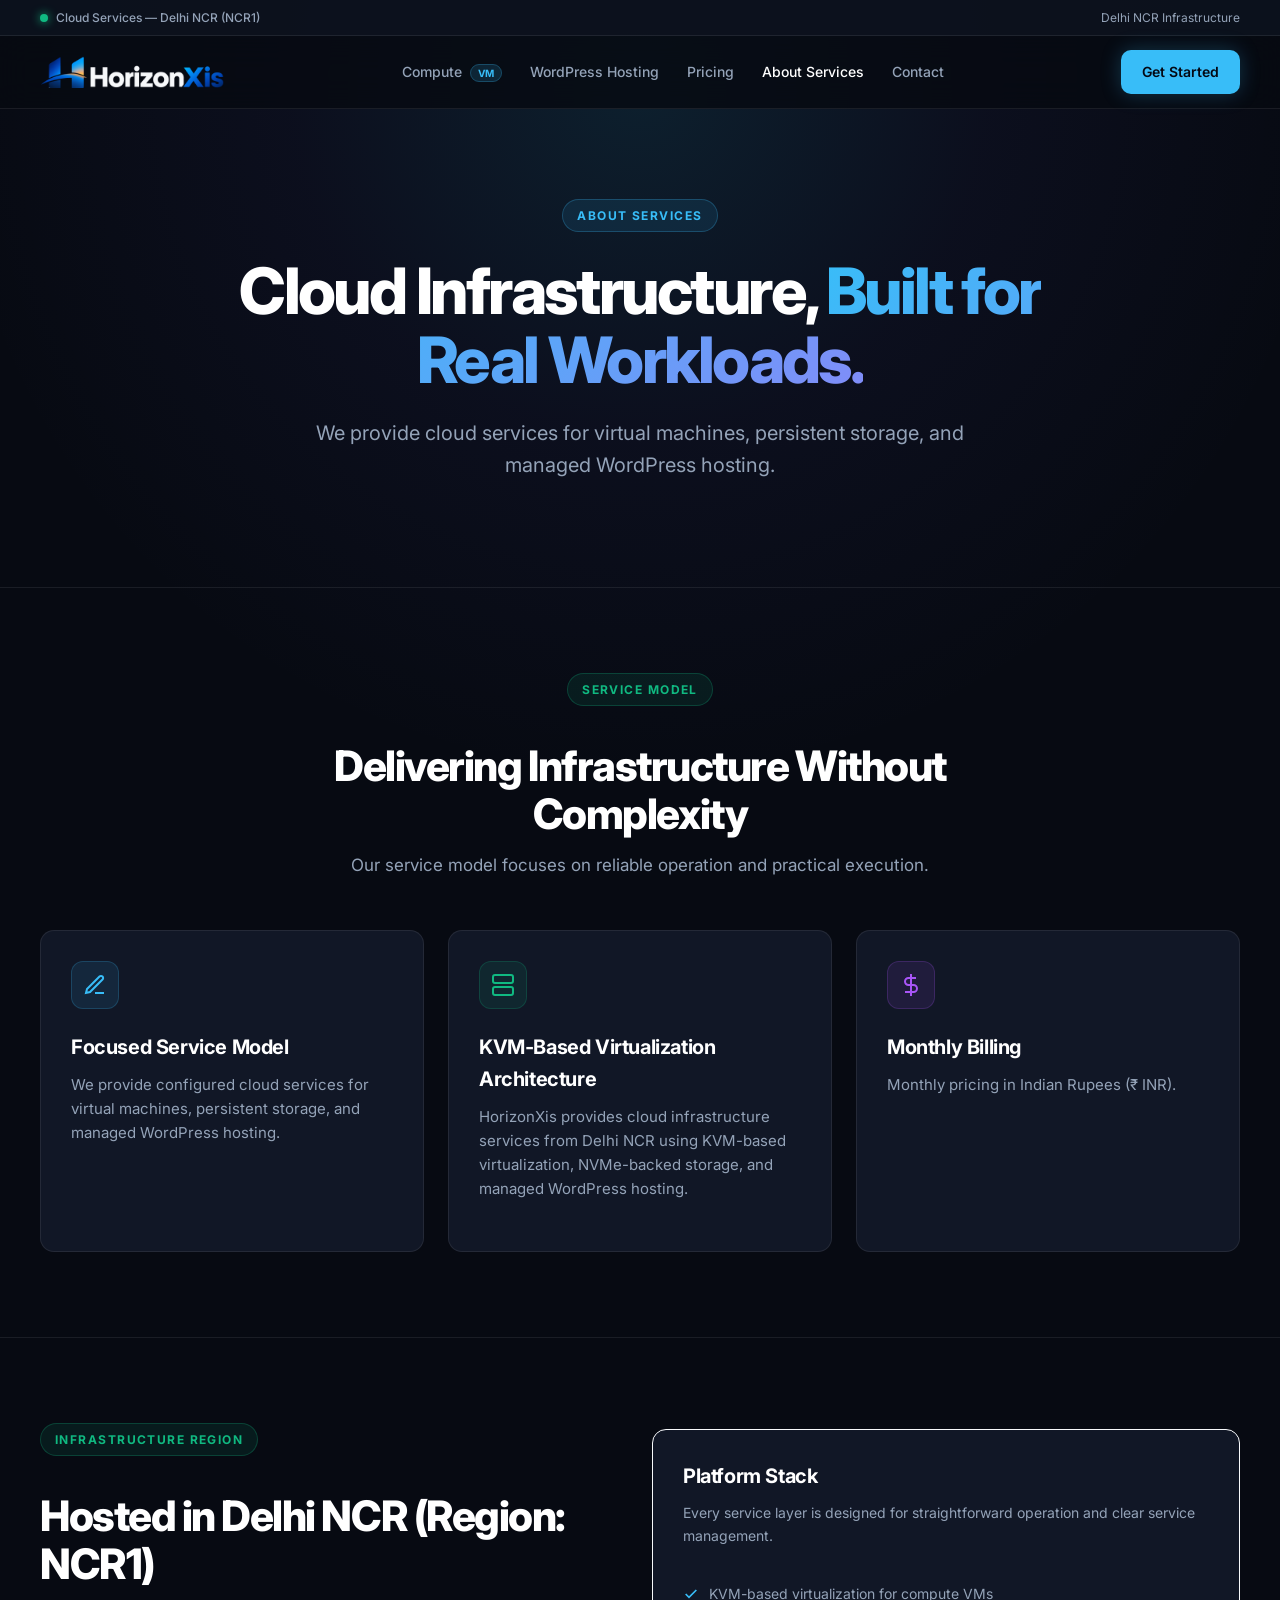
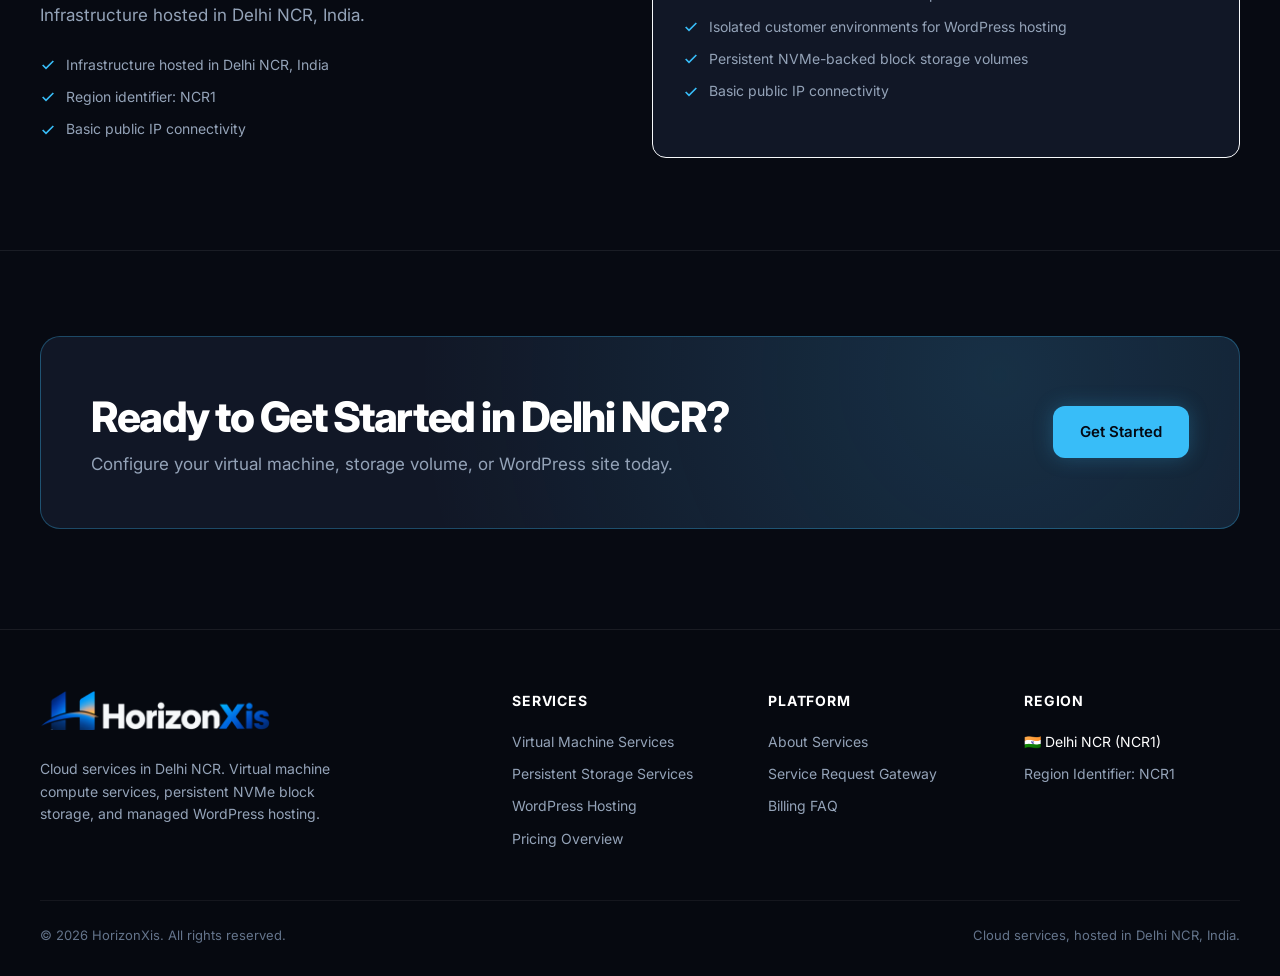
==== commit e4877654: "Deploy website from web" ====
--- a/about.html
+++ b/about.html
@@ -29,7 +29,6 @@
 
       <nav class="nav-links">
         <a href="compute.html" class="nav-link">Compute <span class="nav-badge">VM</span></a>
-        <a href="storage.html" class="nav-link">Storage</a>
         <a href="hosting.html" class="nav-link">WordPress Hosting</a>
         <a href="pricing.html" class="nav-link">Pricing</a>
         <a href="about.html" class="nav-link active">About Services</a>
@@ -64,7 +63,7 @@
     </div>
     <div class="mobile-drawer-links">
       <a href="compute.html">Virtual Machine Services</a>
-      <a href="storage.html">Persistent Storage Services</a>
+      <a href="hosting.html">Managed WordPress Hosting</a>
       <a href="hosting.html">Managed WordPress Hosting</a>
       <a href="pricing.html">Pricing Overview</a>
       <a href="about.html" style="color:#fff;">About Services</a>
@@ -192,7 +191,7 @@
           <h4>Services</h4>
           <ul class="footer-links">
             <li><a href="compute.html">Virtual Machine Services</a></li>
-            <li><a href="storage.html">Persistent Storage Services</a></li>
+            <li><a href="contact.html?service=Persistent+Storage+Service">Persistent Storage Services</a></li>
             <li><a href="hosting.html">WordPress Hosting</a></li>
             <li><a href="pricing.html">Pricing Overview</a></li>
           </ul>
--- a/assets/css/style.css
+++ b/assets/css/style.css
@@ -781,15 +781,46 @@
   color: #fff;
 }
 
+.ip-selector-grid {
+  display: grid;
+  grid-template-columns: repeat(2, minmax(0, 1fr));
+  gap: 10px;
+  margin-top: 10px;
+  min-width: 0;
+  width: 100%;
+  box-sizing: border-box;
+}
+.ip-btn {
+  background: #151d30;
+  border: 1px solid var(--panel-border);
+  color: var(--text-muted);
+  border-radius: var(--radius-sm);
+  padding: 10px 12px;
+  font-size: 12px;
+  font-weight: 600;
+  cursor: pointer;
+  transition: var(--transition);
+  text-align: center;
+  min-width: 0;
+  box-sizing: border-box;
+  white-space: nowrap;
+}
+.ip-btn:hover,
+.ip-btn.active {
+  background: rgba(56, 189, 248, 0.15);
+  border-color: var(--accent);
+  color: #fff;
+}
+
 .config-summary-card {
   background: var(--panel-elevated);
   border: 1px solid var(--panel-border);
   border-radius: var(--radius);
-  padding: 32px;
+  padding: 40px 32px;
   text-align: center;
   display: flex;
   flex-direction: column;
-  gap: 18px;
+  gap: 24px;
   min-width: 0;
   max-width: 100%;
   box-sizing: border-box;
